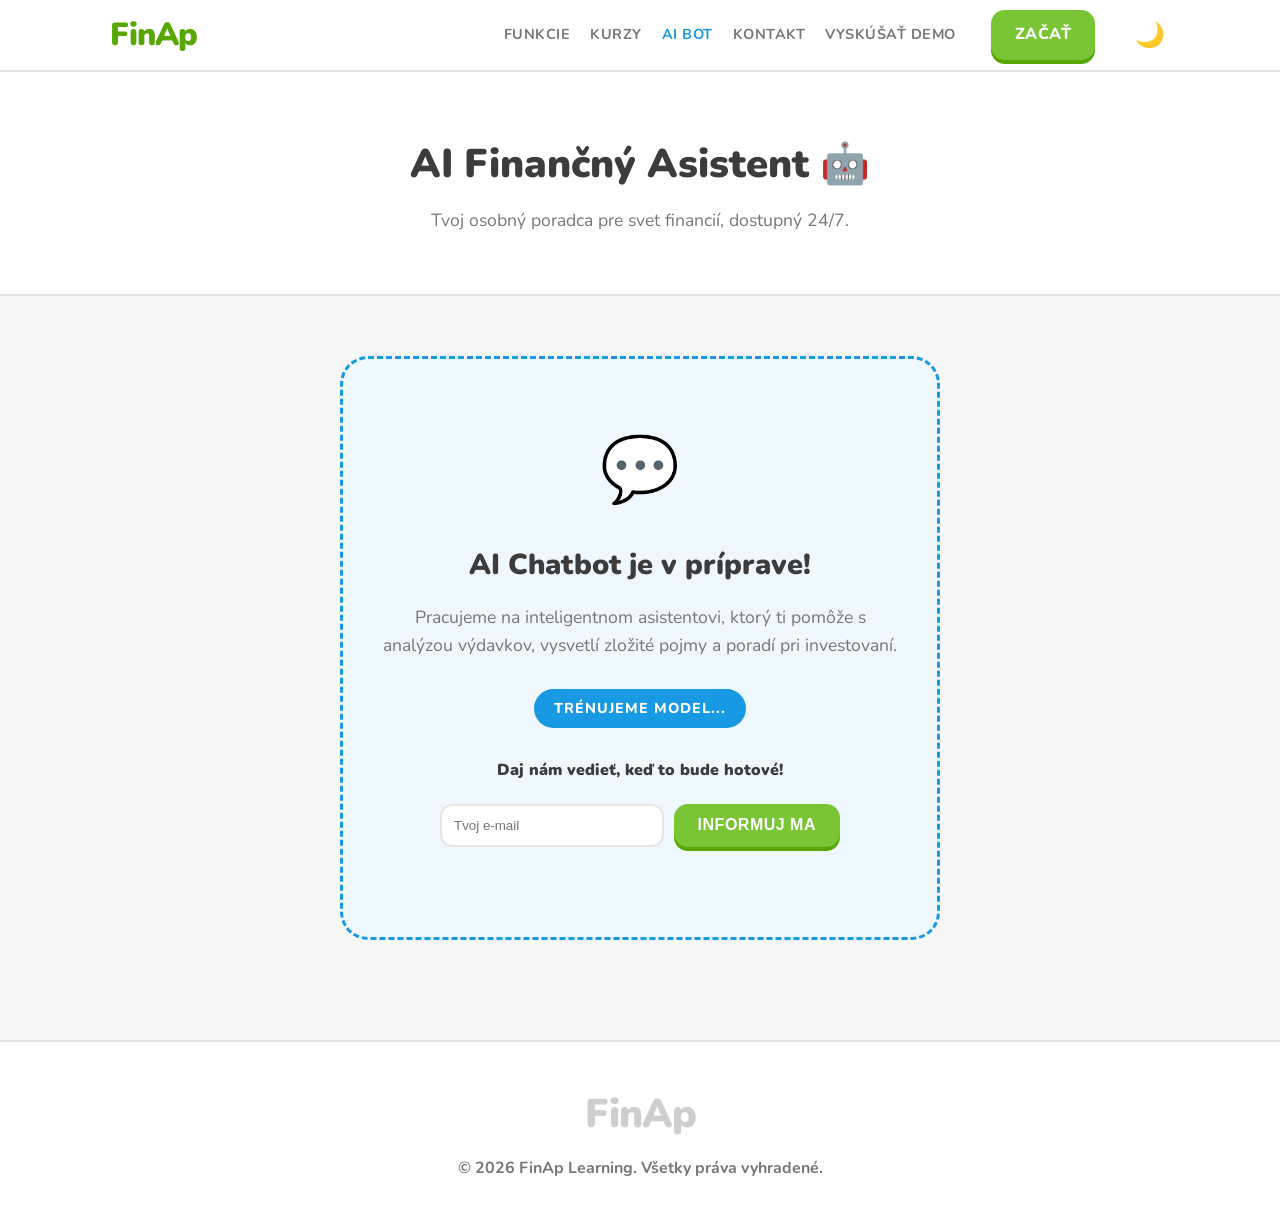
==== ai.html @ bd181a63 "Add files via upload" ====
<!DOCTYPE html>
<html lang="sk">

<head>
    <meta charset="UTF-8">
    <meta name="viewport" content="width=device-width, initial-scale=1.0">
    <title>FinAp - AI Bot 🤖</title>
    <link href="https://fonts.googleapis.com/css2?family=Nunito:wght@400;700;800;900&display=swap" rel="stylesheet">
    <link rel="stylesheet" href="style.css">
    <link rel="stylesheet" href="https://cdnjs.cloudflare.com/ajax/libs/font-awesome/6.0.0-beta3/css/all.min.css">
</head>

<body>
    <header class="main-header">
        <div class="container">
            <div class="logo"><a href="index.html" style="text-decoration: none; color: inherit;">FinAp</a></div>
            <nav class="nav-links">
                <a href="index.html#features">Funkcie</a>
                <a href="kurzy.html">Kurzy</a>
                <a href="ai.html" class="active-link">AI Bot</a>
                <a href="index.html#kontakt">Kontakt</a>
                <a href="index.html#demo">Vyskúšať Demo</a>
                <a href="index.html#demo" class="btn-primary" style="margin-left: 15px;">Začať</a>
                <button class="theme-toggle" onclick="toggleTheme()" title="Prepnúť režim">
                    <span id="theme-icon">🌙</span>
                </button>
            </nav>
        </div>
    </header>

    <main>
        <section class="hero-mini">
            <div class="container text-center">
                <h2>AI Finančný Asistent 🤖</h2>
                <p>Tvoj osobný poradca pre svet financií, dostupný 24/7.</p>
            </div>
        </section>

        <section class="video-grid-section">
            <div class="container text-center">
                <div class="coming-soon-card">
                    <div class="coming-soon-icon">💬</div>
                    <h3>AI Chatbot je v príprave!</h3>
                    <p>Pracujeme na inteligentnom asistentovi, ktorý ti pomôže s analýzou výdavkov, vysvetlí zložité pojmy a poradí pri investovaní.</p>
                    <div class="status-badge">Trénujeme model...</div>
                    
                    <div class="lead-form-inline">
                        <h4>Daj nám vedieť, keď to bude hotové!</h4>
                        <form class="lead-form-group" onsubmit="event.preventDefault(); alert('Super! Dáme ti vedieť hneď ako AI spustíme.');">
                            <input type="email" placeholder="Tvoj e-mail" required>
                            <button type="submit" class="btn-primary">Informuj ma</button>
                        </form>
                    </div>
                </div>
            </div>
        </section>
    </main>

    <footer>
        <div class="container text-center">
            <div class="footer-logo">FinAp</div>
            <p>&copy; 2026 FinAp Learning. Všetky práva vyhradené.</p>
        </div>
    </footer>
    <script src="scripts.js"></script>
</body>

</html>
---- style.css ----
:root {
    --duo-green-dark: #58a700;
    --duo-green-light: #79c536;
    --duo-blue: #1899e4;
    --duo-blue-dark: #0f5c8c;
    --duo-red: #ff4b4b;
    --duo-bg: #f7f7f7;
    --duo-shadow: rgba(0, 0, 0, 0.1);
    --text-dark: #3c3c3c;
    --text-light: #777;
    --header-bg: white;
    --card-bg: white;
    --border-color: #e5e5e5;
    --hero-gradient-start: #e8f5e9;
    --glass-bg: rgba(255, 255, 255, 0.9);
    --hover-bg: #f0f8ff;
    --item-bg: #ffffff;
}

[data-theme="dark"] {
    --duo-bg: #131417;
    --text-dark: #f0f0f0;
    --text-light: #b0b0b0;
    --header-bg: #1c1e22;
    --card-bg: #2a2d33;
    --border-color: #3a3d42;
    --duo-shadow: rgba(0, 0, 0, 0.4);
    --hero-gradient-start: #1b2e1b;
    --glass-bg: rgba(30, 32, 35, 0.8);
    --hover-bg: #32363d;
    --item-bg: #2a2d33;
}

* {
    box-sizing: border-box;
    margin: 0;
    padding: 0;
    scroll-behavior: smooth;
}

body {
    font-family: 'Nunito', 'Arial', sans-serif;
    background-color: var(--duo-bg);
    color: var(--text-dark);
    line-height: 1.6;
    overflow-x: hidden;
}

.container {
    max-width: 1100px;
    margin: 0 auto;
    padding: 0 20px;
}

.text-center {
    text-align: center;
}

.mt-4 {
    margin-top: 2rem;
}

/* Header */
.main-header {
    background-color: var(--header-bg);
    border-bottom: 2px solid var(--border-color);
    position: sticky;
    top: 0;
    z-index: 1000;
}

.main-header .container {
    display: flex;
    justify-content: space-between;
    align-items: center;
    height: 70px;
}

.logo {
    color: var(--duo-green-dark);
    font-size: 2rem;
    font-weight: 900;
    letter-spacing: -1px;
    user-select: none;
}

.nav-links {
    display: flex;
    align-items: center;
    gap: 20px;
}

.nav-links a:not(.btn-primary) {
    text-decoration: none;
    color: var(--text-light);
    font-weight: 700;
    transition: color 0.2s;
    text-transform: uppercase;
    font-size: 0.9rem;
    letter-spacing: 0.5px;
}

.nav-links a:not(.btn-primary):hover {
    color: var(--duo-blue);
}

/* Buttons */
.btn-primary {
    display: inline-block;
    padding: 12px 24px;
    border: none;
    border-radius: 14px;
    font-size: 1rem;
    font-weight: 800;
    color: white !important;
    text-decoration: none;
    background-color: var(--duo-green-light);
    box-shadow: 0 4px 0 var(--duo-green-dark);
    transition: transform 0.1s, box-shadow 0.1s;
    cursor: pointer;
    text-transform: uppercase;
    letter-spacing: 0.5px;
}

.btn-primary:active {
    box-shadow: 0 1px 0 var(--duo-green-dark);
    transform: translateY(3px);
}

.btn-secondary {
    display: inline-block;
    padding: 12px 24px;
    border: 2px solid var(--border-color);
    border-radius: 14px;
    font-size: 1rem;
    font-weight: 800;
    color: var(--duo-blue) !important;
    text-decoration: none;
    background-color: transparent;
    box-shadow: 0 4px 0 var(--border-color);
    transition: transform 0.1s, box-shadow 0.1s, background-color 0.2s;
    cursor: pointer;
    text-transform: uppercase;
    margin-left: 10px;
    letter-spacing: 0.5px;
}

.btn-secondary:hover {
    background-color: var(--hover-bg);
}

.btn-secondary:active {
    box-shadow: 0 1px 0 #e5e5e5;
    transform: translateY(3px);
}

.btn-primary.large, .btn-secondary.large {
    padding: 16px 32px;
    font-size: 1.1rem;
    border-radius: 16px;
}

/* Theme Toggle */
.theme-toggle {
    background: none;
    border: none;
    font-size: 1.5rem;
    cursor: pointer;
    margin-left: 15px;
    padding: 5px;
    border-radius: 50%;
    transition: background 0.2s;
    color: var(--text-dark);
}

.theme-toggle:hover {
    background: var(--duo-shadow);
}

/* Hero Section */
.hero {
    padding: 80px 0;
    background-image: radial-gradient(circle at top right, var(--hero-gradient-start) 0%, var(--duo-bg) 50%);
    overflow: hidden;
}

.hero-content {
    display: flex;
    align-items: center;
    justify-content: space-between;
    gap: 40px;
    flex-wrap: wrap;
}

.hero-text {
    flex: 1;
    min-width: 320px;
    animation: fadeUp 0.8s ease-out;
}

.hero-text h2 {
    font-size: 3.5rem;
    font-weight: 900;
    color: var(--text-dark);
    margin-bottom: 20px;
    line-height: 1.15;
    letter-spacing: -1px;
}

.hero-text p {
    font-size: 1.2rem;
    font-weight: 500;
    color: var(--text-light);
    margin-bottom: 35px;
}

.hero-image {
    flex: 1;
    min-width: 320px;
    display: flex;
    justify-content: center;
    position: relative;
    animation: fadeInRight 1s ease-out;
}

/* Mockup Container */
.app-mockup {
    width: 100%;
    max-width: 360px;
    background: var(--card-bg);
    border-radius: 24px;
    box-shadow: 0 20px 50px var(--duo-shadow);
    overflow: hidden;
    border: 8px solid var(--border-color);
    transform: rotate(2deg);
    transition: transform 0.4s ease;
}

.app-mockup:hover {
    transform: rotate(0deg) translateY(-10px);
}

.glass-effect {
    backdrop-filter: blur(10px);
    background: var(--glass-bg);
}

.mockup-header {
    background-color: var(--duo-green-dark);
    color: white;
    text-align: center;
    padding: 15px;
    font-weight: 800;
    font-size: 1.2rem;
    box-shadow: 0 3px 0 #3a6b00;
}

.mockup-body {
    padding: 25px 20px;
}

.mockup-item {
    display: flex;
    align-items: center;
    padding: 15px;
    margin-bottom: 18px;
    border-radius: 16px;
    background-color: var(--item-bg);
    border: 2px solid var(--duo-blue);
    box-shadow: 0 4px 0 rgba(24, 153, 228, 0.3);
    transition: transform 0.2s, background-color 0.2s;
    cursor: default;
}

.mockup-item:hover {
    transform: translateY(-2px);
    background-color: var(--hover-bg);
}

.mockup-icon {
    font-size: 2em;
    margin-right: 15px;
}

.mockup-item-text h3 {
    margin: 0;
    font-size: 1.1rem;
    font-weight: 800;
    color: var(--text-dark);
}

.mockup-item-text p {
    margin: 0;
    font-size: 0.9rem;
    font-weight: 700;
    color: #afafaf;
}

.mockup-button {
    display: block;
    width: 100%;
    text-align: center;
    padding: 16px;
    border-radius: 16px;
    font-weight: 800;
    font-size: 1.1rem;
    color: white;
    text-decoration: none;
    text-transform: uppercase;
    background-color: var(--duo-blue);
    box-shadow: 0 4px 0 var(--duo-blue-dark);
    border: none;
    margin-top: 25px;
    transition: transform 0.1s, box-shadow 0.1s;
    letter-spacing: 0.5px;
}

.mockup-button:active {
    box-shadow: 0 1px 0 var(--duo-blue-dark);
    transform: translateY(3px);
}

/* Features */
.features {
    padding: 80px 0;
    background-color: var(--header-bg);
    border-top: 2px solid var(--border-color);
    border-bottom: 2px solid var(--border-color);
}

.section-title {
    font-size: 2.5rem;
    font-weight: 900;
    margin-bottom: 50px;
    color: var(--text-dark);
    letter-spacing: -0.5px;
}

.features-grid {
    display: grid;
    grid-template-columns: repeat(auto-fit, minmax(280px, 1fr));
    gap: 30px;
}

.feature-card {
    background: var(--card-bg);
    padding: 40px 30px;
    border-radius: 24px;
    border: 2px solid var(--border-color);
    border-bottom: 6px solid var(--border-color);
    transition: transform 0.3s cubic-bezier(0.175, 0.885, 0.32, 1.275), border-color 0.2s;
}

.feature-card:hover {
    transform: translateY(-10px);
    border-bottom-color: var(--duo-green-light);
}

.feature-icon {
    font-size: 3.5rem;
    margin-bottom: 20px;
    display: inline-block;
}

.feature-card h3 {
    margin-bottom: 12px;
    font-size: 1.5rem;
    font-weight: 800;
}

.feature-card p {
    color: var(--text-light);
    font-weight: 500;
}

/* Demo Section */
.demo-section {
    padding: 80px 0 100px;
    background-color: var(--duo-bg);
}

.demo-subtitle {
    font-size: 1.2rem;
    font-weight: 500;
    color: var(--text-light);
    margin-bottom: 40px;
}

.iframe-container {
    width: 100%;
    max-width: 450px; /* Matching the 450px from style.css app-container */
    margin: 0 auto;
    height: 750px;
    border: 12px solid var(--border-color);
    border-radius: 36px;
    overflow: hidden;
    position: relative;
    background: var(--card-bg);
    box-shadow: 0 25px 50px rgba(0,0,0,0.1);
    transition: transform 0.3s ease;
}

.iframe-container:hover {
    transform: scale(1.02);
}

.iframe-container iframe {
    width: 100%;
    height: 100%;
    border: none;
    display: block;
}

.controls {
    display: flex;
    justify-content: center;
    gap: 10px;
    flex-wrap: wrap;
}

.controls button {
    margin: 0;
}

/* Kurzy / Video Page */
.hero-mini {
    padding: 60px 0;
    background-color: var(--header-bg);
    border-bottom: 2px solid var(--border-color);
}

.hero-mini h2 {
    font-size: 2.5rem;
    font-weight: 900;
    margin-bottom: 10px;
}

.hero-mini p {
    font-size: 1.1rem;
    color: var(--text-light);
}

.video-grid-section {
    padding: 60px 0 100px;
    background-color: var(--duo-bg);
}

.coming-soon-card {
    max-width: 600px;
    margin: 0 auto;
    background: var(--card-bg);
    padding: 60px 40px;
    border-radius: 28px;
    border: 3px dashed var(--duo-blue);
    background-color: var(--hover-bg);
    text-align: center;
}

.coming-soon-icon {
    font-size: 4rem;
    margin-bottom: 20px;
}

.coming-soon-card h3 {
    font-size: 1.8rem;
    font-weight: 900;
    color: var(--text-dark);
    margin-bottom: 15px;
}

.coming-soon-card p {
    font-size: 1.1rem;
    color: var(--text-light);
    margin-bottom: 30px;
}

.status-badge {
    display: inline-block;
    padding: 8px 20px;
    background-color: var(--duo-blue);
    color: white;
    font-weight: 800;
    border-radius: 20px;
    text-transform: uppercase;
    font-size: 0.9rem;
    letter-spacing: 1px;
}

.active-link {
    color: var(--duo-blue) !important;
}

/* Contact Section */
.contact-section {
    padding: 40px 0 60px;
    background-color: var(--header-bg);
    border-top: 2px solid var(--border-color);
}

.contact-container {
    display: flex;
    gap: 50px;
    flex-wrap: wrap;
    max-width: 900px;
    margin: 0 auto;
}

.contact-container.single-column {
    justify-content: center;
    text-align: center;
}

.contact-info {
    flex: 1;
    min-width: 300px;
}

.contact-info h3 {
    font-size: 2rem;
    font-weight: 900;
    margin-bottom: 20px;
    color: var(--text-dark);
}

.contact-info p {
    color: var(--text-light);
    margin-bottom: 30px;
    font-size: 1.1rem;
}

.info-item {
    display: flex;
    align-items: center;
    gap: 15px;
    margin-bottom: 15px;
    font-weight: 700;
    color: var(--text-dark);
}

.info-item.centered {
    justify-content: center;
}

.contact-email {
    color: var(--duo-blue);
    text-decoration: none;
    transition: color 0.2s;
    font-size: 1.4rem;
}

.contact-email:hover {
    color: var(--duo-blue-dark);
    text-decoration: underline;
}

.info-item i {
    color: var(--duo-blue);
    font-size: 1.2rem;
    width: 25px;
}

.social-icons {
    display: flex;
    gap: 15px;
    margin-top: 30px;
}

.social-icons a {
    display: flex;
    justify-content: center;
    align-items: center;
    width: 45px;
    height: 45px;
    background-color: #f0f0f0;
    border-radius: 50%;
    color: var(--text-dark);
    text-decoration: none;
    transition: background-color 0.2s, color 0.2s;
}

.social-icons a:hover {
    background-color: var(--duo-blue);
    color: white;
}

.contact-form {
    flex: 1;
    min-width: 320px;
    background: white;
    padding: 30px;
    border-radius: 24px;
    border: 2px solid #e5e5e5;
    box-shadow: 0 10px 25px rgba(0,0,0,0.05);
}

.form-group {
    margin-bottom: 20px;
}

.form-group label {
    display: block;
    font-weight: 800;
    margin-bottom: 8px;
    color: var(--text-dark);
    font-size: 0.9rem;
    text-transform: uppercase;
}

.form-group input, .form-group textarea {
    width: 100%;
    padding: 12px 16px;
    border-radius: 14px;
    border: 2px solid #e5e5e5;
    background-color: #f9f9f9;
    font-family: inherit;
    font-size: 1rem;
    transition: border-color 0.2s;
}

.form-group input:focus, .form-group textarea:focus {
    outline: none;
    border-color: var(--duo-blue);
}

/* Footer */
footer {
    background-color: var(--header-bg);
    padding: 40px 0;
    border-top: 2px solid var(--border-color);
}

.footer-logo {
    color: #cecece;
    font-size: 2.5rem;
    font-weight: 900;
    letter-spacing: -1px;
    margin-bottom: 10px;
}

footer p {
    font-weight: 700;
    color: var(--text-light);
}

/* Animations */
@keyframes fadeUp {
    from { opacity: 0; transform: translateY(30px); }
    to { opacity: 1; transform: translateY(0); }
}

@keyframes fadeInRight {
    from { opacity: 0; transform: translateX(30px); }
    to { opacity: 1; transform: translateX(0); }
}

.pulse {
    animation: pulse 2s infinite ease-in-out;
}

@keyframes pulse {
    0% { transform: scale(1); }
    50% { transform: scale(1.1); }
    100% { transform: scale(1); }
}

.float {
    animation: float 3s infinite ease-in-out;
}

@keyframes float {
    0% { transform: translateY(0); }
    50% { transform: translateY(-10px); }
    100% { transform: translateY(0); }
}

.bounce {
    animation: bounce 2s infinite ease-in-out;
}

@keyframes bounce {
    0%, 20%, 50%, 80%, 100% { transform: translateY(0); }
    40% { transform: translateY(-15px); }
    60% { transform: translateY(-7px); }
}

/* Responsive */
/* --- App Specific Styles (from finap.html) --- */

.app-body {
    display: flex;
    justify-content: center;
    align-items: flex-start;
    min-height: 100vh;
}

.app-container {
    width: 100%;
    max-width: 450px;
    background: var(--card-bg);
    box-shadow: 0 4px 15px var(--duo-shadow);
    box-sizing: border-box;
    overflow: hidden;
    min-height: 500px;
}

.screen {
    display: none;
    padding: 20px;
}

.screen.active {
    display: block;
}

.app-container .header {
    text-align: center;
    padding: 15px 10px;
    color: white;
    background-color: var(--duo-green-dark);
    font-size: 1.5em;
    font-weight: bold;
    box-shadow: 0 3px 0 #3a6b00;
}

.app-container .subheader {
    font-size: 1.2em;
    color: #555;
    text-align: center;
    margin-bottom: 20px;
}

.action-button {
    display: block;
    width: 100%;
    padding: 15px;
    margin-top: 20px;
    border: none;
    border-radius: 12px;
    font-size: 1.1em;
    font-weight: bold;
    color: white;
    cursor: pointer;
    text-transform: uppercase;
    box-shadow: 0 4px 0 #3a6b00;
    background-color: var(--duo-green-dark);
    transition: background-color 0.1s;
}

.action-button:active {
    box-shadow: 0 1px 0 #3a6b00;
    transform: translateY(3px);
}

.module-item {
    display: flex;
    align-items: center;
    padding: 15px;
    margin-bottom: 15px;
    border-radius: 12px;
    background-color: var(--item-bg);
    border: 2px solid var(--duo-blue);
    cursor: pointer;
    transition: background-color 0.1s;
    box-shadow: 0 3px 0 rgba(24, 153, 228, 0.3);
}

.module-item:hover {
    background-color: #f0f8ff;
}

.module-icon {
    font-size: 2em;
    margin-right: 15px;
    color: var(--duo-blue);
}

.module-info h3 {
    margin: 0 !important;
    color: #333 !important;
}

.module-info p {
    margin: 2px 0 0 !important;
    font-size: 0.9em !important;
    color: #666 !important;
}

#menu-screen .header {
    background-color: var(--duo-blue);
    box-shadow: 0 3px 0 #0f5c8c;
}

.lesson-item {
    display: flex;
    align-items: center;
    gap: 15px;
    margin-bottom: 20px;
    padding: 10px;
    background: var(--card-bg);
    border-radius: 12px;
    cursor: pointer;
    box-shadow: 0 2px 5px var(--duo-shadow);
    border-bottom: 4px solid var(--duo-green-dark);
    transition: border-bottom-color 0.3s;
}

.lesson-icon {
    font-size: 2.5em;
    width: 60px;
    height: 60px;
    border-radius: 50%;
    background-color: var(--hover-bg);
    color: var(--duo-green-dark);
    display: flex;
    justify-content: center;
    align-items: center;
    border: 4px solid var(--duo-green-dark);
}

.lesson-item.completed {
    border-bottom: 4px solid var(--duo-blue);
}

.lesson-item.completed h3 {
    color: var(--duo-blue);
}

.answer-option {
    background-color: var(--item-bg);
    padding: 15px;
    margin-bottom: 10px;
    border: 2px solid var(--duo-blue);
    border-radius: 12px;
    cursor: pointer;
    font-weight: bold;
    transition: background-color 0.1s, border-color 0.1s;
}

.answer-option:hover {
    background-color: #f0f8ff;
}

.answer-option.correct {
    background-color: var(--duo-green-light);
    border-color: var(--duo-green-dark);
    color: white;
}

.answer-option.incorrect {
    background-color: var(--duo-red);
    border-color: #cc0000;
    color: white;
}

#quiz-continue {
    background-color: var(--duo-blue);
    box-shadow: 0 4px 0 #0f5c8c;
}

.poucka-box {
    background-color: var(--card-bg);
    padding: 20px;
    border-radius: 16px;
    border: 2px solid var(--border-color);
    margin-bottom: 20px;
    box-shadow: 0 4px 0 var(--border-color);
}

/* FAQ Section */
.faq-section {
    padding: 80px 0;
    background-color: var(--header-bg);
}

.faq-container {
    max-width: 700px;
    margin: 0 auto;
    text-align: left;
}

.faq-item {
    margin-bottom: 15px;
    border-radius: 16px;
    border: 2px solid var(--border-color);
    overflow: hidden;
}

.faq-question {
    padding: 20px;
    background: var(--card-bg);
    cursor: pointer;
    font-weight: 800;
    display: flex;
    justify-content: space-between;
    align-items: center;
    color: var(--text-dark);
}

.faq-answer {
    padding: 0 20px;
    max-height: 0;
    overflow: hidden;
    transition: max-height 0.3s ease-out, padding 0.3s ease;
    background: var(--card-bg);
    color: var(--text-light);
}

.faq-item.active .faq-answer {
    max-height: 200px;
    padding: 0 20px 20px;
}

/* Newsletter */
.newsletter-section {
    padding: 80px 0;
    background-color: var(--duo-blue);
    color: white;
}

.newsletter-box {
    max-width: 500px;
    margin: 0 auto;
}

.newsletter-form {
    display: flex;
    gap: 10px;
    margin-top: 30px;
}

.newsletter-form input {
    flex: 1;
    padding: 15px;
    border-radius: 12px;
    border: none;
    font-size: 1rem;
}

/* Quick Lead Form for Subpages */
.lead-form-inline {
    max-width: 400px;
    margin: 30px auto;
}

.lead-form-inline h4 {
    margin-bottom: 20px;
    font-weight: 900;
}

.lead-form-group {
    display: flex;
    gap: 10px;
}

.lead-form-group input {
    flex: 1;
    padding: 12px;
    border-radius: 12px;
    border: 2px solid var(--border-color);
    background: var(--card-bg);
    color: var(--text-dark);
}
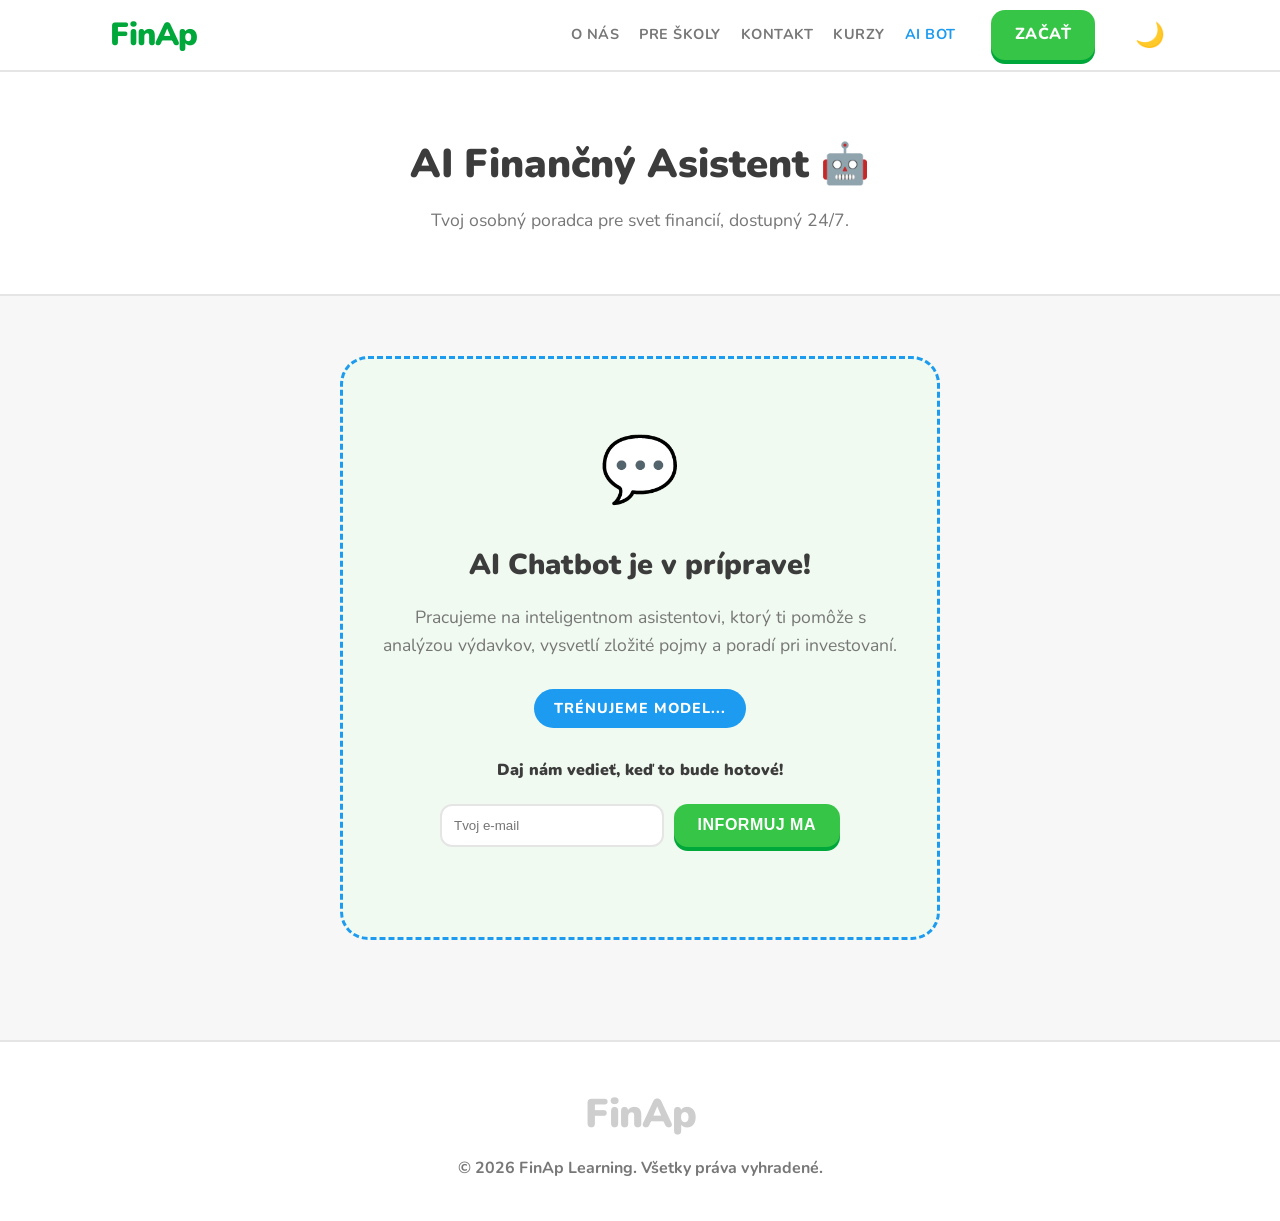
==== commit 412dd1b4: "Add files via upload" ====
--- a/ai.html
+++ b/ai.html
@@ -15,11 +15,11 @@
         <div class="container">
             <div class="logo"><a href="index.html" style="text-decoration: none; color: inherit;">FinAp</a></div>
             <nav class="nav-links">
-                <a href="index.html#features">Funkcie</a>
+                <a href="index.html#o-nas">O nás</a>
+                <a href="index.html#schools">Pre školy</a>
+                <a href="index.html#kontakt">Kontakt</a>
                 <a href="kurzy.html">Kurzy</a>
                 <a href="ai.html" class="active-link">AI Bot</a>
-                <a href="index.html#kontakt">Kontakt</a>
-                <a href="index.html#demo">Vyskúšať Demo</a>
                 <a href="index.html#demo" class="btn-primary" style="margin-left: 15px;">Začať</a>
                 <button class="theme-toggle" onclick="toggleTheme()" title="Prepnúť režim">
                     <span id="theme-icon">🌙</span>
@@ -41,12 +41,14 @@
                 <div class="coming-soon-card">
                     <div class="coming-soon-icon">💬</div>
                     <h3>AI Chatbot je v príprave!</h3>
-                    <p>Pracujeme na inteligentnom asistentovi, ktorý ti pomôže s analýzou výdavkov, vysvetlí zložité pojmy a poradí pri investovaní.</p>
+                    <p>Pracujeme na inteligentnom asistentovi, ktorý ti pomôže s analýzou výdavkov, vysvetlí zložité
+                        pojmy a poradí pri investovaní.</p>
                     <div class="status-badge">Trénujeme model...</div>
-                    
+
                     <div class="lead-form-inline">
                         <h4>Daj nám vedieť, keď to bude hotové!</h4>
-                        <form class="lead-form-group" onsubmit="event.preventDefault(); alert('Super! Dáme ti vedieť hneď ako AI spustíme.');">
+                        <form class="lead-form-group"
+                            onsubmit="event.preventDefault(); alert('Super! Dáme ti vedieť hneď ako AI spustíme.');">
                             <input type="email" placeholder="Tvoj e-mail" required>
                             <button type="submit" class="btn-primary">Informuj ma</button>
                         </form>
@@ -65,4 +67,4 @@
     <script src="scripts.js"></script>
 </body>
 
-</html>
+</html>
--- a/style.css
+++ b/style.css
@@ -1,11 +1,11 @@
 :root {
-    --duo-green-dark: #58a700;
-    --duo-green-light: #79c536;
-    --duo-blue: #1899e4;
-    --duo-blue-dark: #0f5c8c;
-    --duo-red: #ff4b4b;
-    --duo-bg: #f7f7f7;
-    --duo-shadow: rgba(0, 0, 0, 0.1);
+    --fin-green-dark: #00a73a;
+    --fin-green-light: #36c547;
+    --fin-blue: #1d9bf0;
+    --fin-blue-dark: #0d82d0;
+    --fin-red: #ff4b4b;
+    --fin-bg: #f7f7f7;
+    --fin-shadow: rgba(0, 0, 0, 0.1);
     --text-dark: #3c3c3c;
     --text-light: #777;
     --header-bg: white;
@@ -13,18 +13,18 @@
     --border-color: #e5e5e5;
     --hero-gradient-start: #e8f5e9;
     --glass-bg: rgba(255, 255, 255, 0.9);
-    --hover-bg: #f0f8ff;
+    --hover-bg: #f0faf0;
     --item-bg: #ffffff;
 }
 
 [data-theme="dark"] {
-    --duo-bg: #131417;
+    --fin-bg: #131417;
     --text-dark: #f0f0f0;
     --text-light: #b0b0b0;
     --header-bg: #1c1e22;
     --card-bg: #2a2d33;
     --border-color: #3a3d42;
-    --duo-shadow: rgba(0, 0, 0, 0.4);
+    --fin-shadow: rgba(0, 0, 0, 0.4);
     --hero-gradient-start: #1b2e1b;
     --glass-bg: rgba(30, 32, 35, 0.8);
     --hover-bg: #32363d;
@@ -40,7 +40,7 @@
 
 body {
     font-family: 'Nunito', 'Arial', sans-serif;
-    background-color: var(--duo-bg);
+    background-color: var(--fin-bg);
     color: var(--text-dark);
     line-height: 1.6;
     overflow-x: hidden;
@@ -77,7 +77,7 @@
 }
 
 .logo {
-    color: var(--duo-green-dark);
+    color: var(--fin-green-dark);
     font-size: 2rem;
     font-weight: 900;
     letter-spacing: -1px;
@@ -101,7 +101,7 @@
 }
 
 .nav-links a:not(.btn-primary):hover {
-    color: var(--duo-blue);
+    color: var(--fin-blue);
 }
 
 /* Buttons */
@@ -114,8 +114,8 @@
     font-weight: 800;
     color: white !important;
     text-decoration: none;
-    background-color: var(--duo-green-light);
-    box-shadow: 0 4px 0 var(--duo-green-dark);
+    background-color: var(--fin-green-light);
+    box-shadow: 0 4px 0 var(--fin-green-dark);
     transition: transform 0.1s, box-shadow 0.1s;
     cursor: pointer;
     text-transform: uppercase;
@@ -123,7 +123,7 @@
 }
 
 .btn-primary:active {
-    box-shadow: 0 1px 0 var(--duo-green-dark);
+    box-shadow: 0 1px 0 var(--fin-green-dark);
     transform: translateY(3px);
 }
 
@@ -134,7 +134,7 @@
     border-radius: 14px;
     font-size: 1rem;
     font-weight: 800;
-    color: var(--duo-blue) !important;
+    color: var(--fin-blue) !important;
     text-decoration: none;
     background-color: transparent;
     box-shadow: 0 4px 0 var(--border-color);
@@ -154,7 +154,8 @@
     transform: translateY(3px);
 }
 
-.btn-primary.large, .btn-secondary.large {
+.btn-primary.large,
+.btn-secondary.large {
     padding: 16px 32px;
     font-size: 1.1rem;
     border-radius: 16px;
@@ -174,13 +175,13 @@
 }
 
 .theme-toggle:hover {
-    background: var(--duo-shadow);
+    background: var(--fin-shadow);
 }
 
 /* Hero Section */
 .hero {
     padding: 80px 0;
-    background-image: radial-gradient(circle at top right, var(--hero-gradient-start) 0%, var(--duo-bg) 50%);
+    background-image: radial-gradient(circle at top right, var(--hero-gradient-start) 0%, var(--fin-bg) 50%);
     overflow: hidden;
 }
 
@@ -229,7 +230,7 @@
     max-width: 360px;
     background: var(--card-bg);
     border-radius: 24px;
-    box-shadow: 0 20px 50px var(--duo-shadow);
+    box-shadow: 0 20px 50px var(--fin-shadow);
     overflow: hidden;
     border: 8px solid var(--border-color);
     transform: rotate(2deg);
@@ -246,7 +247,7 @@
 }
 
 .mockup-header {
-    background-color: var(--duo-green-dark);
+    background-color: var(--fin-green-dark);
     color: white;
     text-align: center;
     padding: 15px;
@@ -266,7 +267,7 @@
     margin-bottom: 18px;
     border-radius: 16px;
     background-color: var(--item-bg);
-    border: 2px solid var(--duo-blue);
+    border: 2px solid var(--fin-blue);
     box-shadow: 0 4px 0 rgba(24, 153, 228, 0.3);
     transition: transform 0.2s, background-color 0.2s;
     cursor: default;
@@ -307,8 +308,8 @@
     color: white;
     text-decoration: none;
     text-transform: uppercase;
-    background-color: var(--duo-blue);
-    box-shadow: 0 4px 0 var(--duo-blue-dark);
+    background-color: var(--fin-blue);
+    box-shadow: 0 4px 0 var(--fin-blue-dark);
     border: none;
     margin-top: 25px;
     transition: transform 0.1s, box-shadow 0.1s;
@@ -316,7 +317,7 @@
 }
 
 .mockup-button:active {
-    box-shadow: 0 1px 0 var(--duo-blue-dark);
+    box-shadow: 0 1px 0 var(--fin-blue-dark);
     transform: translateY(3px);
 }
 
@@ -353,7 +354,7 @@
 
 .feature-card:hover {
     transform: translateY(-10px);
-    border-bottom-color: var(--duo-green-light);
+    border-bottom-color: var(--fin-green-light);
 }
 
 .feature-icon {
@@ -376,7 +377,7 @@
 /* Demo Section */
 .demo-section {
     padding: 80px 0 100px;
-    background-color: var(--duo-bg);
+    background-color: var(--fin-bg);
 }
 
 .demo-subtitle {
@@ -388,7 +389,8 @@
 
 .iframe-container {
     width: 100%;
-    max-width: 450px; /* Matching the 450px from style.css app-container */
+    max-width: 450px;
+    /* Matching the 450px from style.css app-container */
     margin: 0 auto;
     height: 750px;
     border: 12px solid var(--border-color);
@@ -396,7 +398,7 @@
     overflow: hidden;
     position: relative;
     background: var(--card-bg);
-    box-shadow: 0 25px 50px rgba(0,0,0,0.1);
+    box-shadow: 0 25px 50px rgba(0, 0, 0, 0.1);
     transition: transform 0.3s ease;
 }
 
@@ -442,7 +444,7 @@
 
 .video-grid-section {
     padding: 60px 0 100px;
-    background-color: var(--duo-bg);
+    background-color: var(--fin-bg);
 }
 
 .coming-soon-card {
@@ -451,7 +453,7 @@
     background: var(--card-bg);
     padding: 60px 40px;
     border-radius: 28px;
-    border: 3px dashed var(--duo-blue);
+    border: 3px dashed var(--fin-blue);
     background-color: var(--hover-bg);
     text-align: center;
 }
@@ -477,7 +479,7 @@
 .status-badge {
     display: inline-block;
     padding: 8px 20px;
-    background-color: var(--duo-blue);
+    background-color: var(--fin-blue);
     color: white;
     font-weight: 800;
     border-radius: 20px;
@@ -487,7 +489,83 @@
 }
 
 .active-link {
-    color: var(--duo-blue) !important;
+    color: var(--fin-blue) !important;
+}
+
+/* Video Grid & Cards */
+.video-grid {
+    display: grid;
+    grid-template-columns: repeat(auto-fill, minmax(300px, 1fr));
+    gap: 30px;
+    margin-top: 40px;
+    justify-content: center;
+    /* Center cards if they don't fill the row */
+}
+
+.video-card {
+    background: var(--card-bg);
+    border-radius: 24px;
+    border: 2px solid var(--border-color);
+    border-bottom: 6px solid var(--border-color);
+    overflow: hidden;
+    transition: transform 0.3s ease, border-color 0.2s;
+    text-align: left;
+    max-width: 400px;
+    /* Constant size limit */
+    width: 100%;
+}
+
+.video-card:hover {
+    transform: translateY(-8px);
+    border-bottom-color: var(--fin-blue);
+}
+
+.video-container {
+    position: relative;
+    padding-bottom: 56.25%;
+    /* 16:9 Aspect Ratio */
+    height: 0;
+    overflow: hidden;
+    background: #000;
+}
+
+.video-container iframe {
+    position: absolute;
+    top: 0;
+    left: 0;
+    width: 100%;
+    height: 100%;
+    border: none;
+}
+
+.video-card-content {
+    padding: 20px;
+}
+
+.video-card-content h3 {
+    font-size: 1.25rem;
+    font-weight: 800;
+    margin-bottom: 10px;
+    color: var(--text-dark);
+}
+
+.video-card-content p {
+    font-size: 0.95rem;
+    color: var(--text-light);
+    margin-bottom: 15px;
+    line-height: 1.5;
+}
+
+.video-tag {
+    display: inline-block;
+    padding: 4px 12px;
+    background-color: var(--hover-bg);
+    color: var(--fin-blue);
+    font-weight: 800;
+    font-size: 0.8rem;
+    border-radius: 10px;
+    text-transform: uppercase;
+    margin-bottom: 10px;
 }
 
 /* Contact Section */
@@ -542,21 +620,191 @@
 }
 
 .contact-email {
-    color: var(--duo-blue);
+    color: var(--fin-blue);
     text-decoration: none;
     transition: color 0.2s;
     font-size: 1.4rem;
 }
 
 .contact-email:hover {
-    color: var(--duo-blue-dark);
+    color: var(--fin-blue-dark);
     text-decoration: underline;
 }
 
 .info-item i {
-    color: var(--duo-blue);
+    color: var(--fin-blue);
     font-size: 1.2rem;
     width: 25px;
+}
+
+/* Lesson Modal */
+.modal-overlay {
+    position: fixed;
+    top: 0;
+    left: 0;
+    width: 100%;
+    height: 100%;
+    background-color: rgba(0, 0, 0, 0.85);
+    backdrop-filter: blur(8px);
+    z-index: 2000;
+    display: none;
+    align-items: center;
+    justify-content: center;
+    padding: 20px;
+}
+
+.modal-overlay.active {
+    display: flex;
+}
+
+.modal-container {
+    background-color: var(--fin-bg);
+    width: 100%;
+    max-width: 900px;
+    height: 90vh;
+    border-radius: 32px;
+    overflow: hidden;
+    position: relative;
+    display: flex;
+    flex-direction: column;
+    box-shadow: 0 30px 60px rgba(0, 0, 0, 0.5);
+}
+
+.modal-header {
+    background-color: var(--header-bg);
+    padding: 20px 30px;
+    border-bottom: 2px solid var(--border-color);
+    display: flex;
+    justify-content: space-between;
+    align-items: center;
+}
+
+.modal-header h2 {
+    font-size: 1.5rem;
+    font-weight: 900;
+}
+
+.close-modal {
+    background: none;
+    border: none;
+    font-size: 1.5rem;
+    cursor: pointer;
+    color: var(--text-light);
+    transition: color 0.2s;
+}
+
+.close-modal:hover {
+    color: var(--fin-red);
+}
+
+/* Tabs */
+.modal-tabs {
+    display: flex;
+    background-color: var(--header-bg);
+    border-bottom: 2px solid var(--border-color);
+    padding: 0 20px;
+}
+
+.tab-btn {
+    padding: 15px 25px;
+    border: none;
+    background: none;
+    font-weight: 800;
+    font-size: 1rem;
+    color: var(--text-light);
+    cursor: pointer;
+    position: relative;
+    transition: color 0.2s;
+}
+
+.tab-btn:hover {
+    color: var(--fin-blue);
+}
+
+.tab-btn.active {
+    color: var(--fin-blue);
+}
+
+.tab-btn.active::after {
+    content: '';
+    position: absolute;
+    bottom: -2px;
+    left: 0;
+    width: 100%;
+    height: 4px;
+    background-color: var(--fin-blue);
+    border-radius: 2px;
+}
+
+.modal-body {
+    flex: 1;
+    overflow-y: auto;
+    padding: 30px;
+}
+
+/* Quiz UI */
+.quiz-question-block {
+    background-color: var(--card-bg);
+    padding: 25px;
+    border-radius: 20px;
+    border: 2px solid var(--border-color);
+    margin-bottom: 20px;
+    transition: border-color 0.3s;
+}
+
+.quiz-question {
+    font-weight: 800;
+    font-size: 1.1rem;
+    margin-bottom: 15px;
+}
+
+.quiz-options-grid {
+    display: grid;
+    gap: 12px;
+}
+
+.quiz-option {
+    display: flex;
+    align-items: center;
+    gap: 12px;
+    padding: 12px 18px;
+    border-radius: 12px;
+    background-color: var(--hover-bg);
+    cursor: pointer;
+    transition: background-color 0.1s;
+    font-weight: 600;
+}
+
+.quiz-option:hover {
+    background-color: var(--border-color);
+}
+
+.quiz-option input {
+    width: 20px;
+    height: 20px;
+}
+
+.quiz-feedback {
+    margin-top: 15px;
+    font-weight: 800;
+    font-size: 0.95rem;
+}
+
+/* Mobile Adjustments */
+@media (max-width: 600px) {
+    .modal-container {
+        height: 100vh;
+        border-radius: 0;
+    }
+
+    .modal-tabs {
+        overflow-x: auto;
+    }
+
+    .tab-btn {
+        padding: 12px 15px;
+        font-size: 0.9rem;
+    }
 }
 
 .social-icons {
@@ -579,7 +827,7 @@
 }
 
 .social-icons a:hover {
-    background-color: var(--duo-blue);
+    background-color: var(--fin-blue);
     color: white;
 }
 
@@ -590,7 +838,7 @@
     padding: 30px;
     border-radius: 24px;
     border: 2px solid #e5e5e5;
-    box-shadow: 0 10px 25px rgba(0,0,0,0.05);
+    box-shadow: 0 10px 25px rgba(0, 0, 0, 0.05);
 }
 
 .form-group {
@@ -606,7 +854,8 @@
     text-transform: uppercase;
 }
 
-.form-group input, .form-group textarea {
+.form-group input,
+.form-group textarea {
     width: 100%;
     padding: 12px 16px;
     border-radius: 14px;
@@ -617,9 +866,10 @@
     transition: border-color 0.2s;
 }
 
-.form-group input:focus, .form-group textarea:focus {
+.form-group input:focus,
+.form-group textarea:focus {
     outline: none;
-    border-color: var(--duo-blue);
+    border-color: var(--fin-blue);
 }
 
 /* Footer */
@@ -644,13 +894,27 @@
 
 /* Animations */
 @keyframes fadeUp {
-    from { opacity: 0; transform: translateY(30px); }
-    to { opacity: 1; transform: translateY(0); }
+    from {
+        opacity: 0;
+        transform: translateY(30px);
+    }
+
+    to {
+        opacity: 1;
+        transform: translateY(0);
+    }
 }
 
 @keyframes fadeInRight {
-    from { opacity: 0; transform: translateX(30px); }
-    to { opacity: 1; transform: translateX(0); }
+    from {
+        opacity: 0;
+        transform: translateX(30px);
+    }
+
+    to {
+        opacity: 1;
+        transform: translateX(0);
+    }
 }
 
 .pulse {
@@ -658,9 +922,17 @@
 }
 
 @keyframes pulse {
-    0% { transform: scale(1); }
-    50% { transform: scale(1.1); }
-    100% { transform: scale(1); }
+    0% {
+        transform: scale(1);
+    }
+
+    50% {
+        transform: scale(1.1);
+    }
+
+    100% {
+        transform: scale(1);
+    }
 }
 
 .float {
@@ -668,9 +940,17 @@
 }
 
 @keyframes float {
-    0% { transform: translateY(0); }
-    50% { transform: translateY(-10px); }
-    100% { transform: translateY(0); }
+    0% {
+        transform: translateY(0);
+    }
+
+    50% {
+        transform: translateY(-10px);
+    }
+
+    100% {
+        transform: translateY(0);
+    }
 }
 
 .bounce {
@@ -678,9 +958,22 @@
 }
 
 @keyframes bounce {
-    0%, 20%, 50%, 80%, 100% { transform: translateY(0); }
-    40% { transform: translateY(-15px); }
-    60% { transform: translateY(-7px); }
+
+    0%,
+    20%,
+    50%,
+    80%,
+    100% {
+        transform: translateY(0);
+    }
+
+    40% {
+        transform: translateY(-15px);
+    }
+
+    60% {
+        transform: translateY(-7px);
+    }
 }
 
 /* Responsive */
@@ -697,7 +990,7 @@
     width: 100%;
     max-width: 450px;
     background: var(--card-bg);
-    box-shadow: 0 4px 15px var(--duo-shadow);
+    box-shadow: 0 4px 15px var(--fin-shadow);
     box-sizing: border-box;
     overflow: hidden;
     min-height: 500px;
@@ -716,7 +1009,7 @@
     text-align: center;
     padding: 15px 10px;
     color: white;
-    background-color: var(--duo-green-dark);
+    background-color: var(--fin-green-dark);
     font-size: 1.5em;
     font-weight: bold;
     box-shadow: 0 3px 0 #3a6b00;
@@ -742,7 +1035,7 @@
     cursor: pointer;
     text-transform: uppercase;
     box-shadow: 0 4px 0 #3a6b00;
-    background-color: var(--duo-green-dark);
+    background-color: var(--fin-green-dark);
     transition: background-color 0.1s;
 }
 
@@ -758,7 +1051,7 @@
     margin-bottom: 15px;
     border-radius: 12px;
     background-color: var(--item-bg);
-    border: 2px solid var(--duo-blue);
+    border: 2px solid var(--fin-blue);
     cursor: pointer;
     transition: background-color 0.1s;
     box-shadow: 0 3px 0 rgba(24, 153, 228, 0.3);
@@ -771,7 +1064,7 @@
 .module-icon {
     font-size: 2em;
     margin-right: 15px;
-    color: var(--duo-blue);
+    color: var(--fin-blue);
 }
 
 .module-info h3 {
@@ -786,7 +1079,7 @@
 }
 
 #menu-screen .header {
-    background-color: var(--duo-blue);
+    background-color: var(--fin-blue);
     box-shadow: 0 3px 0 #0f5c8c;
 }
 
@@ -799,8 +1092,8 @@
     background: var(--card-bg);
     border-radius: 12px;
     cursor: pointer;
-    box-shadow: 0 2px 5px var(--duo-shadow);
-    border-bottom: 4px solid var(--duo-green-dark);
+    box-shadow: 0 2px 5px var(--fin-shadow);
+    border-bottom: 4px solid var(--fin-green-dark);
     transition: border-bottom-color 0.3s;
 }
 
@@ -810,26 +1103,26 @@
     height: 60px;
     border-radius: 50%;
     background-color: var(--hover-bg);
-    color: var(--duo-green-dark);
+    color: var(--fin-green-dark);
     display: flex;
     justify-content: center;
     align-items: center;
-    border: 4px solid var(--duo-green-dark);
+    border: 4px solid var(--fin-green-dark);
 }
 
 .lesson-item.completed {
-    border-bottom: 4px solid var(--duo-blue);
+    border-bottom: 4px solid var(--fin-blue);
 }
 
 .lesson-item.completed h3 {
-    color: var(--duo-blue);
+    color: var(--fin-blue);
 }
 
 .answer-option {
     background-color: var(--item-bg);
     padding: 15px;
     margin-bottom: 10px;
-    border: 2px solid var(--duo-blue);
+    border: 2px solid var(--fin-blue);
     border-radius: 12px;
     cursor: pointer;
     font-weight: bold;
@@ -841,19 +1134,19 @@
 }
 
 .answer-option.correct {
-    background-color: var(--duo-green-light);
-    border-color: var(--duo-green-dark);
+    background-color: var(--fin-green-light);
+    border-color: var(--fin-green-dark);
     color: white;
 }
 
 .answer-option.incorrect {
-    background-color: var(--duo-red);
+    background-color: var(--fin-red);
     border-color: #cc0000;
     color: white;
 }
 
 #quiz-continue {
-    background-color: var(--duo-blue);
+    background-color: var(--fin-blue);
     box-shadow: 0 4px 0 #0f5c8c;
 }
 
@@ -913,7 +1206,7 @@
 /* Newsletter */
 .newsletter-section {
     padding: 80px 0;
-    background-color: var(--duo-blue);
+    background-color: var(--fin-blue);
     color: white;
 }
 
@@ -961,3 +1254,487 @@
     color: var(--text-dark);
 }
 
+
+/* Mission Section */
+.mission-section {
+    padding: 100px 0;
+    background-color: var(--header-bg);
+}
+
+.mission-grid {
+    display: grid;
+    grid-template-columns: 1.2fr 0.8fr;
+    gap: 60px;
+    align-items: center;
+}
+
+.mission-text .badge {
+    background-color: var(--fin-blue);
+    color: white;
+    padding: 6px 16px;
+    border-radius: 20px;
+    font-weight: 800;
+    font-size: 0.8rem;
+    text-transform: uppercase;
+    letter-spacing: 1px;
+    display: inline-block;
+    margin-bottom: 20px;
+}
+
+.mission-text h2 {
+    font-size: 2.8rem;
+    font-weight: 900;
+    line-height: 1.2;
+    margin-bottom: 25px;
+    color: var(--text-dark);
+}
+
+.mission-list {
+    list-style: none;
+    margin-top: 30px;
+}
+
+.mission-list li {
+    display: flex;
+    align-items: center;
+    gap: 15px;
+    margin-bottom: 15px;
+    font-weight: 700;
+    font-size: 1.1rem;
+    color: var(--text-dark);
+}
+
+.mission-list li i {
+    color: var(--fin-green-light);
+    font-size: 1.4rem;
+}
+
+.mission-stats {
+    display: grid;
+    grid-template-columns: 1fr;
+    gap: 20px;
+}
+
+.stat-card {
+    background: var(--card-bg);
+    padding: 30px;
+    border-radius: 24px;
+    border: 2px solid var(--border-color);
+    box-shadow: 0 10px 20px var(--fin-shadow);
+    text-align: center;
+}
+
+.stat-number {
+    font-size: 3rem;
+    font-weight: 900;
+    color: var(--fin-blue);
+    line-height: 1;
+    margin-bottom: 5px;
+}
+
+.stat-label {
+    font-weight: 800;
+    color: var(--text-light);
+    text-transform: uppercase;
+    font-size: 0.9rem;
+}
+
+/* Schools Section */
+.schools-section {
+    padding: 60px 0;
+    background-color: var(--fin-bg);
+}
+
+.schools-box {
+    display: flex;
+    justify-content: space-between;
+    align-items: center;
+    padding: 60px;
+    border-radius: 32px;
+    background: linear-gradient(135deg, var(--fin-blue) 0%, var(--fin-blue-dark) 100%);
+    color: white;
+    gap: 40px;
+}
+
+.schools-content {
+    flex: 1;
+}
+
+.schools-content h2 {
+    font-size: 2.5rem;
+    font-weight: 900;
+    margin-bottom: 20px;
+}
+
+.schools-content p {
+    font-size: 1.2rem;
+    margin-bottom: 30px;
+    opacity: 0.9;
+}
+
+.schools-icon-box {
+    font-size: 8rem;
+    opacity: 0.2;
+}
+
+/* Team Section */
+.team-section {
+    padding: 100px 0;
+    background-color: var(--header-bg);
+}
+
+.team-grid {
+    display: grid;
+    grid-template-columns: repeat(auto-fit, minmax(250px, 1fr));
+    gap: 40px;
+    margin-top: 50px;
+}
+
+.team-card {
+    background: var(--card-bg);
+    padding: 40px 20px;
+    border-radius: 24px;
+    border: 2px solid var(--border-color);
+    transition: all 0.3s ease;
+    cursor: pointer;
+}
+
+.team-card:hover {
+    transform: translateY(-10px);
+    border-color: var(--fin-blue);
+    box-shadow: 0 15px 30px var(--fin-shadow);
+}
+
+.team-img-container {
+    width: 140px;
+    height: 140px;
+    border-radius: 50%;
+    margin: 0 auto 25px;
+    overflow: hidden;
+    border: 4px solid var(--border-color);
+    transition: border-color 0.3s ease;
+}
+
+.team-card:hover .team-img-container {
+    border-color: var(--fin-blue);
+}
+
+.team-img-container img {
+    width: 100%;
+    height: 100%;
+    object-fit: cover;
+}
+
+.team-card h3 {
+    font-weight: 900;
+    margin-bottom: 5px;
+}
+
+.team-card p {
+    font-weight: 700;
+    color: var(--fin-blue);
+}
+
+/* Consolidated About/Team Section */
+.about-section {
+    padding: 100px 0;
+    background-color: var(--header-bg);
+}
+
+.team-group {
+    margin-top: 80px;
+    border-top: 2px solid var(--border-color);
+    padding-top: 60px;
+}
+
+/* Join Section (Newsletter + Support) */
+.join-section {
+    padding: 100px 0;
+    background-color: var(--fin-bg);
+}
+
+.join-grid {
+    display: grid;
+    grid-template-columns: 1fr 1fr;
+    gap: 40px;
+    align-items: stretch;
+}
+
+.join-box {
+    background: var(--card-bg);
+    padding: 40px;
+    border-radius: 28px;
+    border: 2px solid var(--border-color);
+    display: flex;
+    flex-direction: column;
+    justify-content: center;
+}
+
+.join-box h2 {
+    font-size: 1.8rem;
+    font-weight: 900;
+    margin-bottom: 15px;
+}
+
+.support-row {
+    display: flex;
+    gap: 15px;
+    margin-top: 20px;
+}
+
+.support-pill {
+    flex: 1;
+    background: var(--header-bg);
+    padding: 15px;
+    border-radius: 16px;
+    display: flex;
+    align-items: center;
+    gap: 10px;
+    font-weight: 700;
+    font-size: 0.9rem;
+    border: 2px solid var(--border-color);
+    color: var(--text-dark);
+}
+
+.support-pill i {
+    color: var(--fin-blue);
+    font-size: 1.2rem;
+}
+
+@media (max-width: 992px) {
+    .join-grid {
+        grid-template-columns: 1fr;
+    }
+}
+
+/* Support Section */
+.support-section {
+    padding: 100px 0;
+    background-color: var(--fin-bg);
+}
+
+.support-box {
+    max-width: 900px;
+    margin: 0 auto;
+}
+
+.support-options {
+    display: grid;
+    grid-template-columns: repeat(auto-fit, minmax(300px, 1fr));
+    gap: 30px;
+    margin-top: 50px;
+}
+
+.support-card {
+    background: var(--card-bg);
+    padding: 40px;
+    border-radius: 28px;
+    border: 2px solid var(--border-color);
+    text-align: center;
+}
+
+.support-card.highlighted {
+    border-color: var(--fin-green-light);
+    background-color: var(--hero-gradient-start);
+}
+
+.support-card i {
+    font-size: 3rem;
+    color: var(--fin-blue);
+    margin-bottom: 20px;
+}
+
+.support-card.highlighted i {
+    color: var(--fin-green-dark);
+}
+
+.support-card h3 {
+    font-weight: 900;
+    margin-bottom: 10px;
+}
+
+.support-card .btn-primary,
+.support-card .btn-secondary {
+    margin-top: 20px;
+}
+
+/* Footer Enhancements */
+.footer-info {
+    margin: 30px 0;
+}
+
+.social-links {
+    display: flex;
+    justify-content: center;
+    gap: 20px;
+    margin-top: 20px;
+}
+
+.social-links a {
+    font-size: 1.5rem;
+    color: var(--text-light);
+    transition: color 0.2s, transform 0.2s;
+}
+
+.social-links a:hover {
+    color: var(--fin-blue);
+    transform: scale(1.2);
+}
+
+.copyright {
+    font-size: 0.9rem;
+    margin-top: 40px;
+    opacity: 0.8;
+}
+
+/* Responsive Overrides */
+@media (max-width: 768px) {
+    .main-header .container {
+        flex-direction: column !important;
+        gap: 15px !important;
+        padding: 15px !important;
+        height: auto !important;
+    }
+
+    .nav-links {
+        display: flex !important;
+        flex-wrap: wrap !important;
+        justify-content: center !important;
+        gap: 10px !important;
+        font-size: 0.85rem !important;
+        width: 100% !important;
+    }
+
+    .nav-links a.btn-primary {
+        margin-left: 0 !important;
+    }
+
+    .hero-text h2 {
+        font-size: 2.2rem;
+    }
+
+    .section-title {
+        font-size: 1.8rem;
+    }
+
+    .mission-grid {
+        grid-template-columns: 1fr;
+        gap: 40px;
+    }
+
+    .schools-box {
+        flex-direction: column;
+        padding: 40px 20px;
+        text-align: center;
+    }
+
+    .schools-content h2 {
+        font-size: 1.8rem;
+    }
+
+    .schools-icon-box {
+        display: none;
+    }
+
+    .join-grid {
+        gap: 20px;
+    }
+
+    .join-box {
+        padding: 30px 20px;
+    }
+}
+
+/* In-Page Lesson View */
+.lesson-header-bar {
+    background-color: var(--header-bg);
+    border-bottom: 2px solid var(--border-color);
+    padding: 20px 0;
+    position: sticky;
+    top: 80px;
+    z-index: 100;
+}
+
+.lesson-container {
+    padding: 40px 20px;
+    animation: fadeIn 0.4s ease-out;
+}
+
+.lesson-tabs {
+    display: flex;
+    gap: 10px;
+    margin-bottom: 30px;
+    border-bottom: 2px solid var(--border-color);
+}
+
+.lesson-content-area {
+    min-height: 500px;
+}
+
+.notes-content {
+    background-color: var(--card-bg);
+    padding: 40px;
+    border-radius: 24px;
+    border: 2px solid var(--border-color);
+    line-height: 1.8;
+}
+
+.notes-content h3 {
+    color: var(--fin-blue);
+    margin-top: 30px;
+    margin-bottom: 15px;
+}
+
+.notes-content ul {
+    margin-left: 20px;
+    margin-bottom: 20px;
+}
+
+@keyframes fadeIn {
+    from {
+        opacity: 0;
+        transform: translateY(10px);
+    }
+
+    to {
+        opacity: 1;
+        transform: translateY(0);
+    }
+}
+
+@media (max-width: 768px) {
+    .lesson-header-bar {
+        top: 70px;
+    }
+
+    .lesson-header-bar h2 {
+        font-size: 1.2rem;
+    }
+}
+
+/* Filter Buttons */
+.filter-btn {
+    padding: 10px 24px;
+    border-radius: 14px;
+    border: 2px solid var(--border-color);
+    background-color: var(--card-bg);
+    color: var(--text-dark);
+    font-weight: 800;
+    font-size: 0.95rem;
+    cursor: pointer;
+    transition: all 0.2s ease;
+    box-shadow: 0 4px 10px rgba(0, 0, 0, 0.05);
+}
+
+.filter-btn:hover {
+    border-color: var(--fin-blue);
+    background-color: var(--hover-bg);
+    transform: translateY(-2px);
+}
+
+.filter-btn.active {
+    background-color: var(--fin-blue);
+    color: white;
+    border-color: var(--fin-blue);
+    box-shadow: 0 8px 20px rgba(24, 153, 228, 0.3);
+}
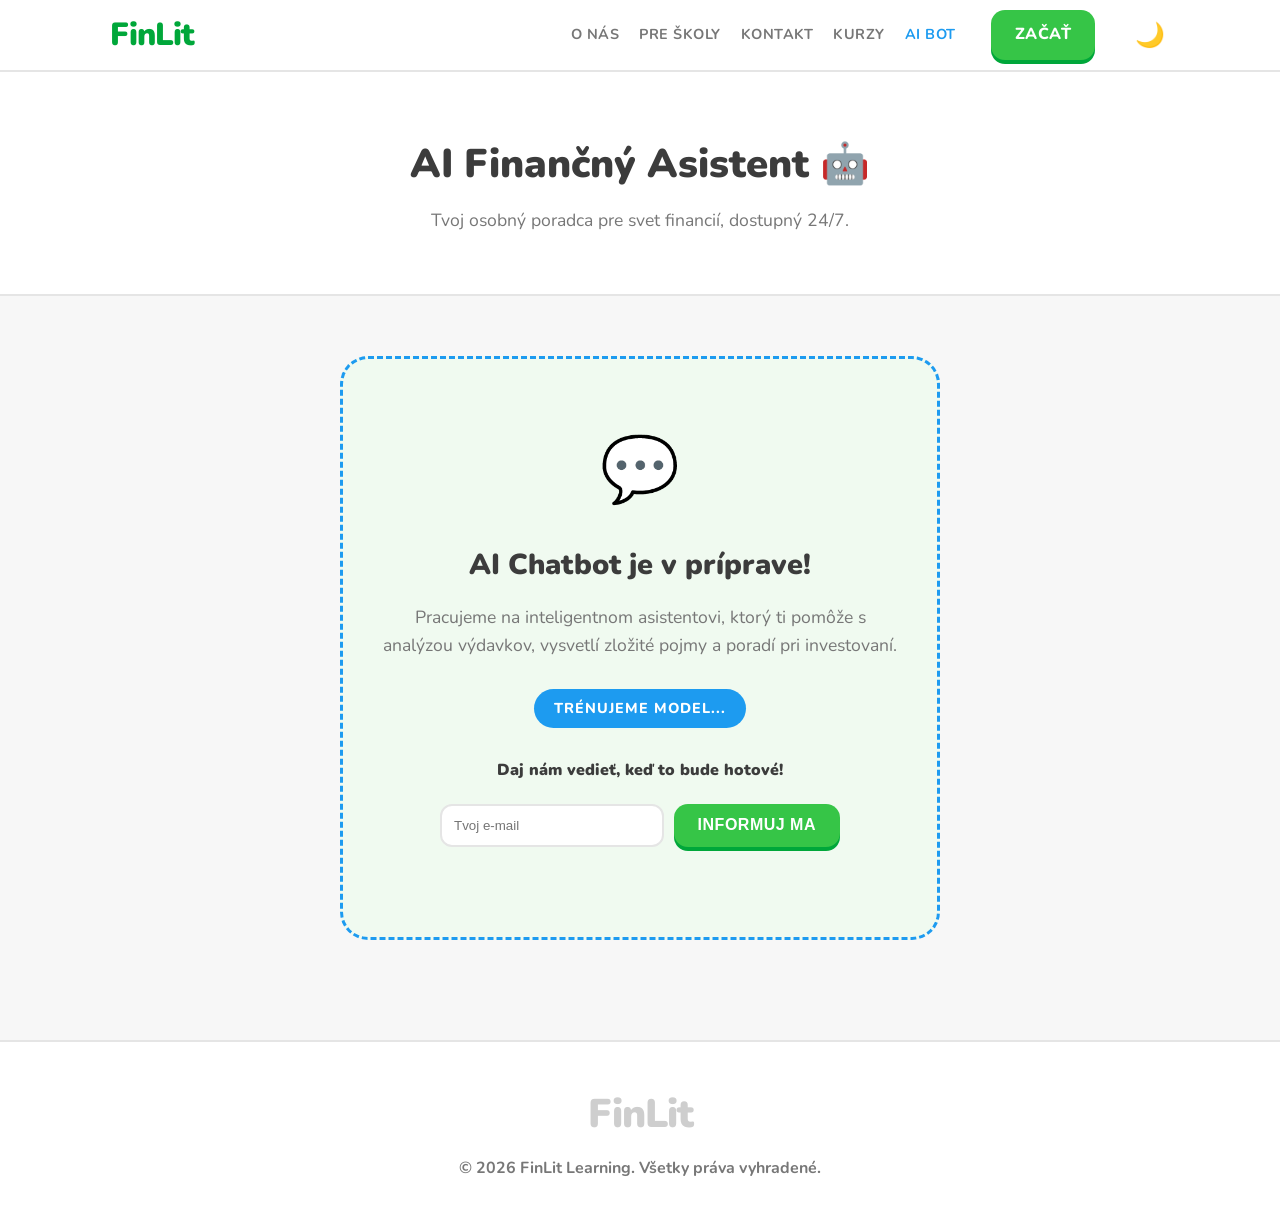
==== commit b86fb0e5: "Add files via upload" ====
--- a/ai.html
+++ b/ai.html
@@ -4,7 +4,7 @@
 <head>
     <meta charset="UTF-8">
     <meta name="viewport" content="width=device-width, initial-scale=1.0">
-    <title>FinAp - AI Bot 🤖</title>
+    <title>FinLit - AI Bot 🤖</title>
     <link href="https://fonts.googleapis.com/css2?family=Nunito:wght@400;700;800;900&display=swap" rel="stylesheet">
     <link rel="stylesheet" href="style.css">
     <link rel="stylesheet" href="https://cdnjs.cloudflare.com/ajax/libs/font-awesome/6.0.0-beta3/css/all.min.css">
@@ -13,7 +13,7 @@
 <body>
     <header class="main-header">
         <div class="container">
-            <div class="logo"><a href="index.html" style="text-decoration: none; color: inherit;">FinAp</a></div>
+            <div class="logo"><a href="index.html" style="text-decoration: none; color: inherit;">FinLit</a></div>
             <nav class="nav-links">
                 <a href="index.html#o-nas">O nás</a>
                 <a href="index.html#schools">Pre školy</a>
@@ -60,8 +60,8 @@
 
     <footer>
         <div class="container text-center">
-            <div class="footer-logo">FinAp</div>
-            <p>&copy; 2026 FinAp Learning. Všetky práva vyhradené.</p>
+            <div class="footer-logo">FinLit</div>
+            <p>&copy; 2026 FinLit Learning. Všetky práva vyhradené.</p>
         </div>
     </footer>
     <script src="scripts.js"></script>
--- a/style.css
+++ b/style.css
@@ -977,7 +977,7 @@
 }
 
 /* Responsive */
-/* --- App Specific Styles (from finap.html) --- */
+/* --- App Specific Styles (from finlit.html) --- */
 
 .app-body {
     display: flex;
